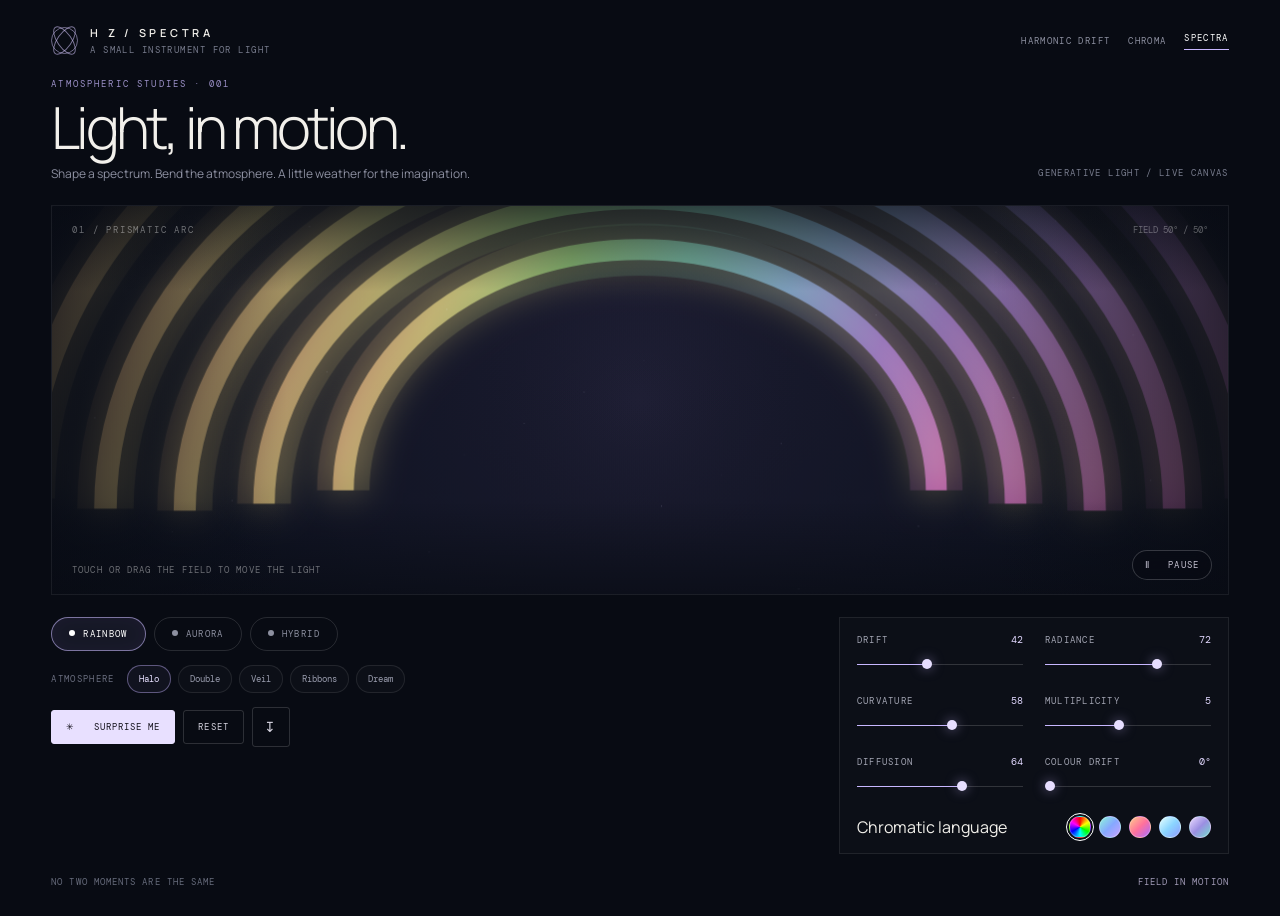
==== public/spectra.html @ f0d3d859 "Add interactive Spectra light instrument" ====
<!doctype html>
<html lang="en">
<head>
<meta charset="utf-8">
<meta name="viewport" content="width=device-width,initial-scale=1,viewport-fit=cover">
<meta name="theme-color" content="#080b13">
<meta name="description" content="An interactive light instrument for shaping spectral rainbows and drifting auroras.">
<title>SPECTRA — A light instrument</title>
<style>
@import url('https://fonts.googleapis.com/css2?family=DM+Mono:wght@400;500&family=Manrope:wght@300;400;500;600;700&display=swap');
:root{color-scheme:dark;--ink:#f2f0eb;--muted:#777b8c;--line:#ffffff20;--panel:#ffffff08;--mono:'DM Mono',monospace;--sans:'Manrope',sans-serif}
*{box-sizing:border-box}html,body{margin:0;min-height:100%;background:#080b13;color:var(--ink);font-family:var(--sans)}body{overflow-x:hidden}button,input{font:inherit}button{color:inherit;cursor:pointer}button:focus-visible,input:focus-visible{outline:1px solid #d9d6ff;outline-offset:4px}
.shell{width:min(1440px,100%);min-height:100svh;margin:auto;padding:25px clamp(18px,4vw,58px) 28px;display:flex;flex-direction:column;gap:20px}
header{display:flex;justify-content:space-between;align-items:center;gap:16px}.brand{display:flex;align-items:center;gap:12px;text-decoration:none;color:inherit}.sigil{width:27px;height:27px;border:1px solid #d7c9ff80;border-radius:50%;position:relative}.sigil:before,.sigil:after{content:"";position:absolute;border:1px solid #d7c9ff90;border-radius:50%;inset:5px -4px;transform:rotate(55deg)}.sigil:after{transform:rotate(-55deg)}.brand-name{font-size:11px;letter-spacing:.34em;font-weight:600}.brand-sub{font:9px var(--mono);color:#777b8c;letter-spacing:.16em;margin-top:4px}.nav{display:flex;align-items:center;gap:18px}.nav a{font:9px var(--mono);letter-spacing:.15em;text-decoration:none;color:#8d90a0}.nav a:hover,.nav a.active{color:#fff}.nav a.active:after{content:"";display:block;height:1px;background:#c7b7ff;margin-top:5px}
.intro{display:flex;align-items:end;justify-content:space-between;gap:24px}.eyebrow{font:9px var(--mono);letter-spacing:.24em;color:#9c91c8;text-transform:uppercase}.intro h1{font-size:clamp(31px,5vw,58px);line-height:.98;letter-spacing:-.065em;font-weight:300;margin:9px 0 8px}.intro p{font-size:12px;line-height:1.6;color:#8c8fa0;margin:0;max-width:490px}.edition{font:9px var(--mono);letter-spacing:.15em;color:#777b8c;white-space:nowrap;padding-bottom:4px}
.stage{position:relative;flex:1;min-height:390px;height:min(58vh,650px);border:1px solid #ffffff12;background:radial-gradient(ellipse at 50% 48%,#151827 0,#0b0e18 55%,#080b13 100%);overflow:hidden;isolation:isolate;touch-action:pan-y}.stage:before{content:"";position:absolute;inset:0;z-index:1;pointer-events:none;background:linear-gradient(90deg,#080b13aa,transparent 20%,transparent 80%,#080b13aa),linear-gradient(0deg,#080b13aa,transparent 24%,transparent 78%,#080b13aa)}canvas{position:absolute;inset:0;width:100%;height:100%;display:block}.stage-label{position:absolute;z-index:2;left:20px;top:18px;font:9px var(--mono);letter-spacing:.2em;color:#ffffff65}.stage-coord{position:absolute;z-index:2;right:20px;top:18px;font:9px var(--mono);color:#ffffff55}.stage-hint{position:absolute;z-index:2;bottom:18px;left:20px;font:9px var(--mono);letter-spacing:.12em;color:#ffffff65}.pause{position:absolute;z-index:3;right:16px;bottom:14px;border:1px solid #ffffff30;background:#080b1370;border-radius:99px;padding:8px 12px;font:9px var(--mono);letter-spacing:.12em;color:#c4c2d1;backdrop-filter:blur(8px)}
.console{display:grid;grid-template-columns:minmax(0,1fr) minmax(280px,390px);gap:22px;align-items:start}.left-controls{display:flex;flex-direction:column;gap:14px}.mode-row{display:flex;align-items:center;gap:8px}.mode{border:1px solid #ffffff20;background:transparent;color:#8d90a0;border-radius:99px;padding:10px 17px;font:9px var(--mono);letter-spacing:.15em;transition:.2s}.mode[aria-pressed=true]{color:#fff;border-color:#cbbcff90;background:#b8a5ff15;box-shadow:inset 0 0 18px #b8a5ff0b}.mode .dot{display:inline-block;width:6px;height:6px;border-radius:50%;margin-right:8px;vertical-align:1px;background:currentColor}
.preset-row{display:flex;align-items:center;gap:7px;flex-wrap:wrap}.preset-label{font:9px var(--mono);letter-spacing:.15em;color:#696d7e;margin-right:5px}.preset{border:1px solid #ffffff17;background:#ffffff05;border-radius:99px;padding:7px 11px;font:9px var(--mono);color:#999cad;transition:.2s}.preset:hover,.preset.active{border-color:#b9a9ef75;color:#e7e0ff;background:#b8a5ff0d}
.actions{display:flex;gap:8px;align-items:center}.action{border:1px solid #ffffff26;background:transparent;padding:10px 14px;border-radius:3px;font:9px var(--mono);letter-spacing:.12em;color:#d5d3df}.action.primary{background:#e8e0ff;color:#14121c;border-color:#e8e0ff}.action:hover{border-color:#e5dcff}.action.primary:hover{background:#fff}.action.icon{width:38px;padding:10px 0;text-align:center;font-size:14px}
.knobs{display:grid;grid-template-columns:1fr 1fr;gap:16px 22px;padding:15px 17px;border:1px solid #ffffff15;background:#ffffff04}.knob{min-width:0}.knob-head{display:flex;justify-content:space-between;gap:8px;align-items:center;margin-bottom:9px}.knob label{font:9px var(--mono);letter-spacing:.14em;color:#a3a5b3;text-transform:uppercase}.value{font:10px var(--mono);color:#e2d8ff;font-variant-numeric:tabular-nums}.knob input{appearance:none;width:100%;height:18px;margin:0;background:transparent;cursor:pointer}.knob input::-webkit-slider-runnable-track{height:1px;background:linear-gradient(90deg,#c8b7ff var(--fill,50%),#ffffff28 var(--fill,50%))}.knob input::-webkit-slider-thumb{appearance:none;width:10px;height:10px;border-radius:50%;background:#e7deff;margin-top:-4.5px;box-shadow:0 0 12px #c8b7ff80}.knob input::-moz-range-track{height:1px;background:#ffffff28}.knob input::-moz-range-progress{height:1px;background:#c8b7ff}.knob input::-moz-range-thumb{width:10px;height:10px;border:0;border-radius:50%;background:#e7deff;box-shadow:0 0 12px #c8b7ff80}
.palette{display:flex;align-items:center;gap:8px}.swatch{width:22px;height:22px;border:1px solid #ffffff40;border-radius:50%;padding:0;position:relative}.swatch[aria-pressed=true]:after{content:"";position:absolute;inset:-4px;border:1px solid #fff;border-radius:50%}.swatch[data-palette=prism]{background:conic-gradient(red,yellow,lime,cyan,blue,magenta,red)}.swatch[data-palette=polar]{background:linear-gradient(135deg,#8cf4db,#86a8ff,#c6a3ff)}.swatch[data-palette=ember]{background:linear-gradient(135deg,#ffca8a,#ff719c,#a96bff)}.swatch[data-palette=glacier]{background:linear-gradient(135deg,#e4ffff,#8bd5ff,#8e9cff)}.swatch[data-palette=ghost]{background:linear-gradient(135deg,#e9d9ff,#9b8fe2,#77d9cf)}
.side-note{display:flex;justify-content:space-between;gap:12px;align-items:center;font:9px var(--mono);letter-spacing:.12em;color:#666b7b}.side-note span:last-child{color:#a09ab6}
@media(min-width:1000px){.shell{gap:22px}.stage{height:min(58vh,680px)}}@media(max-width:760px){.shell{padding:18px 15px 22px;gap:16px}.intro{align-items:start}.intro h1{font-size:39px}.edition{display:none}.stage{min-height:340px;height:48vh}.console{grid-template-columns:1fr;gap:17px}.knobs{order:1}.left-controls{order:2}.side-note{order:3}}@media(max-width:430px){.nav{gap:11px}.nav a{font-size:8px}.brand-name{font-size:10px}.intro p{font-size:11px}.stage{min-height:310px;height:43vh}.knobs{gap:13px 14px;padding:13px}.mode{padding:9px 12px}.preset{padding:7px 9px}.actions .action{padding:10px 11px}.actions .icon{width:36px;padding:10px 0}}
@media(prefers-reduced-motion:reduce){*,*:before,*:after{scroll-behavior:auto!important;transition:none!important}}
</style>
</head>
<body>
<main class="shell">
<header>
<a class="brand" href="./index.html"><span class="sigil" aria-hidden="true"></span><span><div class="brand-name">H Z / SPECTRA</div><div class="brand-sub">A SMALL INSTRUMENT FOR LIGHT</div></span></a>
<nav class="nav"><a href="./index.html">HARMONIC DRIFT</a><a href="./vision-audio.html">CHROMA</a><a class="active" href="./spectra.html">SPECTRA</a></nav>
</header>
<section class="intro"><div><div class="eyebrow">Atmospheric studies · 001</div><h1>Light, in motion.</h1><p>Shape a spectrum. Bend the atmosphere. A little weather for the imagination.</p></div><div class="edition">GENERATIVE LIGHT / LIVE CANVAS</div></section>
<section class="stage" id="stage" aria-label="Interactive generative light canvas"><canvas id="art"></canvas><div class="stage-label" id="scene-label">01 / PRISMATIC ARC</div><div class="stage-coord" id="coord">FIELD 50° / 50°</div><div class="stage-hint">TOUCH OR DRAG THE FIELD TO MOVE THE LIGHT</div><button class="pause" id="pause" aria-pressed="false">Ⅱ &nbsp; PAUSE</button></section>
<section class="console">
<div class="left-controls">
<div class="mode-row"><button class="mode" data-mode="rainbow" aria-pressed="true"><i class="dot"></i>RAINBOW</button><button class="mode" data-mode="aurora" aria-pressed="false"><i class="dot"></i>AURORA</button><button class="mode" data-mode="hybrid" aria-pressed="false"><i class="dot"></i>HYBRID</button></div>
<div class="preset-row"><span class="preset-label">ATMOSPHERE</span><button class="preset active" data-preset="halo">Halo</button><button class="preset" data-preset="double">Double</button><button class="preset" data-preset="veil">Veil</button><button class="preset" data-preset="ribbons">Ribbons</button><button class="preset" data-preset="dream">Dream</button></div>
<div class="actions"><button class="action primary" id="random">✳ &nbsp; SURPRISE ME</button><button class="action" id="reset">RESET</button><button class="action icon" id="export" title="Save artwork as PNG" aria-label="Save artwork as PNG">↧</button></div>
</div>
<div class="knobs">
<div class="knob"><div class="knob-head"><label for="flow">Drift</label><output class="value" id="flow-val">42</output></div><input id="flow" type="range" min="0" max="100" value="42"></div>
<div class="knob"><div class="knob-head"><label for="intensity">Radiance</label><output class="value" id="intensity-val">72</output></div><input id="intensity" type="range" min="10" max="100" value="72"></div>
<div class="knob"><div class="knob-head"><label for="shape">Curvature</label><output class="value" id="shape-val">58</output></div><input id="shape" type="range" min="0" max="100" value="58"></div>
<div class="knob"><div class="knob-head"><label for="layers">Multiplicity</label><output class="value" id="layers-val">5</output></div><input id="layers" type="range" min="1" max="10" value="5"></div>
<div class="knob"><div class="knob-head"><label for="softness">Diffusion</label><output class="value" id="softness-val">64</output></div><input id="softness" type="range" min="0" max="100" value="64"></div>
<div class="knob"><div class="knob-head"><label for="hue">Colour drift</label><output class="value" id="hue-val">0°</output></div><input id="hue" type="range" min="0" max="360" value="0"></div>
<div class="knob-head" style="grid-column:1/-1;margin:0"><label>Chromatic language</label><div class="palette" id="palette"><button class="swatch" data-palette="prism" aria-label="Prism palette" aria-pressed="true"></button><button class="swatch" data-palette="polar" aria-label="Polar palette" aria-pressed="false"></button><button class="swatch" data-palette="ember" aria-label="Ember palette" aria-pressed="false"></button><button class="swatch" data-palette="glacier" aria-label="Glacier palette" aria-pressed="false"></button><button class="swatch" data-palette="ghost" aria-label="Ghost palette" aria-pressed="false"></button></div></div>
</div>
</section>
<div class="side-note"><span>NO TWO MOMENTS ARE THE SAME</span><span id="status">FIELD IN MOTION</span></div>
</main>
<script>
(()=>{
const $=id=>document.getElementById(id),canvas=$('art'),ctx=canvas.getContext('2d',{alpha:false}),stage=$('stage');
const defaults={mode:'rainbow',preset:'halo',flow:42,intensity:72,shape:58,layers:5,softness:64,hue:0,palette:'prism',x:.5,y:.5};
const s={...defaults,paused:false,elapsed:0,last:0,w:0,h:0,dpr:1};
const palettes={prism:[0,48,105,160,210,265,315],polar:[155,178,205,225,250,275],ember:[15,340,8,285,320],glacier:[175,190,205,220,245,265],ghost:[275,255,190,160,215]};
const presets={halo:{mode:'rainbow',shape:58,layers:5,softness:64,intensity:72},double:{mode:'rainbow',shape:80,layers:8,softness:45,intensity:78},veil:{mode:'aurora',shape:42,layers:6,softness:85,intensity:66},ribbons:{mode:'aurora',shape:72,layers:9,softness:35,intensity:90},dream:{mode:'hybrid',shape:90,layers:7,softness:78,intensity:83}};
const clamp=(v,a,b)=>Math.max(a,Math.min(b,v));
const ease=t=>t*t*(3-2*t);
function resize(){const r=stage.getBoundingClientRect();s.dpr=Math.min(devicePixelRatio||1,1.7);s.w=r.width;s.h=r.height;canvas.width=Math.round(r.width*s.dpr);canvas.height=Math.round(r.height*s.dpr);ctx.setTransform(s.dpr,0,0,s.dpr,0,0)}
new ResizeObserver(resize).observe(stage);resize();
function cssHue(h){return 'hsl('+((h%360)+360)%360+' 100% 70%)'}
function gradientStops(){const hues=palettes[s.palette];return hues.map((h,i)=>({p:i/(hues.length-1),h:(h+s.hue)%360}))}
function paintRainbow(t,alpha=1,scale=1){
 const w=s.w,h=s.h,cx=s.x*w,cy=s.y*h,base=Math.min(w*.73,h*1.42)*scale,curve=s.shape/100;
 const count=s.layers,drift=t*(.12+s.flow/1900),stops=gradientStops();
 ctx.save();ctx.globalCompositeOperation='screen';
 for(let k=count-1;k>=0;k--){
  const r=base*(.43+k*.115),offset=Math.sin(drift+k*.57)*(.025+s.shape/2200)*base;
  const y=cy+base*.15+offset,rx=r*(1.05+curve*.34),ry=r*(.68+curve*.58);
  const grad=ctx.createLinearGradient(cx-rx,y-ry,cx+rx,y);
  stops.forEach(c=>grad.addColorStop(c.p,cssHue(c.h)));
  const opacity=alpha*(.10+s.intensity/145)*(1-k/count*.55),width=(5+s.softness*.25)*(1+k*.025);
  ctx.beginPath();ctx.ellipse(cx,y,rx,ry,0,Math.PI,Math.PI*2);ctx.strokeStyle=grad;ctx.globalAlpha=opacity;ctx.lineWidth=width;ctx.shadowColor=cssHue((stops[1]?.h||180)+s.hue);ctx.shadowBlur=12+s.softness*.48;ctx.stroke();ctx.shadowBlur=0;
  ctx.globalAlpha=opacity*.22;ctx.lineWidth=width*2.5;ctx.stroke();
 }
 // Floating refracted haze
 const haze=ctx.createRadialGradient(cx,cy-base*.25,0,cx,cy-base*.25,base*1.05);haze.addColorStop(0,'rgba(175,145,255,'+(.018+s.intensity/5000)+')');haze.addColorStop(1,'transparent');ctx.globalAlpha=alpha;ctx.fillStyle=haze;ctx.fillRect(0,0,w,h);
 ctx.restore();
}
function paintAurora(t,alpha=1){
 const w=s.w,h=s.h,count=s.layers,flow=.15+s.flow/95,amp=(.055+s.shape/1000)*h,soft=5+s.softness*.45,stops=gradientStops();
 ctx.save();ctx.globalCompositeOperation='screen';
 for(let band=0;band<count;band++){
  const baseY=h*(.27+band*.055),phase=band*1.13+t*flow*(.38+band*.025),span=w*(.58+((band%3)*.12)),start=(w-span)/2;
  const grad=ctx.createLinearGradient(0,baseY-amp*2,0,baseY+amp*2);
  stops.forEach(c=>grad.addColorStop(c.p,cssHue(c.h)));
  ctx.beginPath();
  const steps=72;
  for(let i=0;i<=steps;i++){const x=start+span*i/steps,n=i/steps;const wave=Math.sin(n*5.5+phase)*amp+Math.sin(n*11-phase*.7+band)*amp*.28;const y=baseY+wave+Math.sin(n*2.5+phase*.4)*amp*.45;if(i===0)ctx.moveTo(x,y);else ctx.lineTo(x,y)}
  for(let i=steps;i>=0;i--){const x=start+span*i/steps,n=i/steps;const wave=Math.sin(n*5.5+phase)*amp+Math.sin(n*11-phase*.7+band)*amp*.28;const y=baseY+wave+Math.sin(n*2.5+phase*.4)*amp*.45+amp*(.22+s.softness/150);ctx.lineTo(x,y)}
  ctx.closePath();ctx.fillStyle=grad;ctx.globalAlpha=alpha*(.075+s.intensity/430);ctx.shadowColor=cssHue(stops[(band+2)%stops.length].h);ctx.shadowBlur=soft*2;ctx.fill();ctx.shadowBlur=0;
  ctx.beginPath();for(let i=0;i<=steps;i++){const x=start+span*i/steps,n=i/steps;const wave=Math.sin(n*5.5+phase)*amp+Math.sin(n*11-phase*.7+band)*amp*.28;const y=baseY+wave+Math.sin(n*2.5+phase*.4)*amp*.45;if(i===0)ctx.moveTo(x,y);else ctx.lineTo(x,y)}
  ctx.strokeStyle=grad;ctx.globalAlpha=alpha*(.15+s.intensity/180);ctx.lineWidth=1.5+soft*.11;ctx.stroke();
 }
 // fine vertical filaments
 const filaments=24+Math.round(s.layers*5);
 for(let i=0;i<filaments;i++){const x=(i/filaments*w+Math.sin(t*.13+i*4)*w*.035);const phase=t*flow*.6+i*.83;const top=h*(.2+((Math.sin(i*9.2)+1)*.11));const length=h*(.12+((Math.sin(i*2.7+phase)+1)*.22));ctx.beginPath();ctx.moveTo(x,top);ctx.bezierCurveTo(x+Math.sin(phase)*20,top+length*.4,x+Math.cos(phase*1.3)*30,top+length*.7,x+Math.sin(phase*.7)*16,top+length);ctx.strokeStyle=cssHue(stops[i%stops.length].h);ctx.globalAlpha=alpha*(.025+s.intensity/850);ctx.lineWidth=.7+s.softness/85;ctx.shadowColor=ctx.strokeStyle;ctx.shadowBlur=soft;ctx.stroke()}
 ctx.restore();
}
function paint(t){
 const w=s.w,h=s.h;if(!w||!h)return;
 ctx.globalCompositeOperation='source-over';ctx.globalAlpha=1;ctx.fillStyle='#090c16';ctx.fillRect(0,0,w,h);
 const bg=ctx.createRadialGradient(w*s.x,h*s.y,0,w*s.x,h*s.y,Math.max(w,h)*.85);bg.addColorStop(0,'#17182a');bg.addColorStop(.55,'#0d1220');bg.addColorStop(1,'#090c16');ctx.fillStyle=bg;ctx.fillRect(0,0,w,h);
 // restrained star dust
 for(let i=0;i<38;i++){const x=(i*137.51%w),y=(i*83.17%h),a=.13+.12*Math.sin(t*.4+i);ctx.fillStyle='rgba(220,220,255,'+a+')';ctx.fillRect(x,y,1,1)}
 if(s.mode==='rainbow'||s.mode==='hybrid')paintRainbow(t,s.mode==='hybrid'?.82:1,s.mode==='hybrid'?.88:1);
 if(s.mode==='aurora'||s.mode==='hybrid')paintAurora(t,s.mode==='hybrid'?.95:1);
 // subtle centre of light
 const glow=ctx.createRadialGradient(w*s.x,h*s.y,0,w*s.x,h*s.y,Math.min(w,h)*.5);glow.addColorStop(0,'rgba(180,164,255,'+s.intensity/2400+')');glow.addColorStop(1,'transparent');ctx.fillStyle=glow;ctx.fillRect(0,0,w,h);
}
function frame(now){if(!s.last)s.last=now;const dt=Math.min((now-s.last)/1000,.05);s.last=now;if(!s.paused)s.elapsed+=dt*(.12+s.flow/45);paint(s.elapsed);requestAnimationFrame(frame)}
requestAnimationFrame(frame);
function sync(){['flow','intensity','shape','layers','softness','hue'].forEach(k=>{const el=$(k),out=$(k+'-val');out.textContent=k==='hue'?el.value+'°':el.value;el.style.setProperty('--fill',((+el.value-(+el.min))/(+el.max-(+el.min))*100)+'%');s[k]=+el.value});$('coord').textContent='FIELD '+Math.round(s.x*100)+'° / '+Math.round(s.y*100)+'°';$('scene-label').textContent=(s.mode==='rainbow'?'01 / PRISMATIC ARC':s.mode==='aurora'?'02 / POLAR VEIL':'03 / INTERFERENCE FIELD');$('status').textContent=s.paused?'STILL FRAME':'FIELD IN MOTION'}
['flow','intensity','shape','layers','softness','hue'].forEach(k=>$(k).addEventListener('input',sync));
document.querySelectorAll('[data-mode]').forEach(b=>b.addEventListener('click',()=>{s.mode=b.dataset.mode;document.querySelectorAll('[data-mode]').forEach(x=>x.setAttribute('aria-pressed',x===b?'true':'false'));sync()}));
document.querySelectorAll('[data-preset]').forEach(b=>b.addEventListener('click',()=>{const p=presets[b.dataset.preset];Object.entries(p).forEach(([k,v])=>{s[k]=v;if($(k))$(k).value=v});document.querySelectorAll('[data-preset]').forEach(x=>x.classList.toggle('active',x===b));document.querySelectorAll('[data-mode]').forEach(x=>x.setAttribute('aria-pressed',x.dataset.mode===s.mode?'true':'false'));sync()}));
document.querySelectorAll('[data-palette]').forEach(b=>b.addEventListener('click',()=>{s.palette=b.dataset.palette;document.querySelectorAll('[data-palette]').forEach(x=>x.setAttribute('aria-pressed',x===b?'true':'false'))}));
function point(e){const r=stage.getBoundingClientRect();s.x=clamp((e.clientX-r.left)/r.width,.08,.92);s.y=clamp((e.clientY-r.top)/r.height,.12,.88);sync()}
let dragging=false;stage.addEventListener('pointerdown',e=>{if(e.target.closest('button'))return;dragging=true;stage.setPointerCapture(e.pointerId);point(e)});stage.addEventListener('pointermove',e=>{if(dragging)point(e)});stage.addEventListener('pointerup',()=>dragging=false);stage.addEventListener('pointercancel',()=>dragging=false);
$('pause').addEventListener('click',()=>{s.paused=!s.paused;$('pause').setAttribute('aria-pressed',String(s.paused));$('pause').innerHTML=s.paused?'▶ &nbsp; RESUME':'Ⅱ &nbsp; PAUSE';sync()});
$('random').addEventListener('click',()=>{const modes=['rainbow','aurora','hybrid'],pres=Object.keys(presets),p=pres[Math.floor(Math.random()*pres.length)];Object.assign(s,presets[p]);s.mode=modes[Math.floor(Math.random()*modes.length)];s.palette=Object.keys(palettes)[Math.floor(Math.random()*5)];['flow','intensity','shape','layers','softness','hue'].forEach(k=>{const el=$(k);s[k]=Math.round(+el.min+Math.random()*(+el.max-(+el.min)));el.value=s[k]});s.x=.2+Math.random()*.6;s.y=.2+Math.random()*.55;document.querySelectorAll('[data-mode]').forEach(x=>x.setAttribute('aria-pressed',x.dataset.mode===s.mode?'true':'false'));document.querySelectorAll('[data-palette]').forEach(x=>x.setAttribute('aria-pressed',x.dataset.palette===s.palette?'true':'false'));document.querySelectorAll('[data-preset]').forEach(x=>x.classList.toggle('active',x.dataset.preset===p));sync()});
$('reset').addEventListener('click',()=>{Object.assign(s,defaults);['flow','intensity','shape','layers','softness','hue'].forEach(k=>$(k).value=s[k]);document.querySelectorAll('[data-mode]').forEach(x=>x.setAttribute('aria-pressed',x.dataset.mode===s.mode?'true':'false'));document.querySelectorAll('[data-palette]').forEach(x=>x.setAttribute('aria-pressed',x.dataset.palette===s.palette?'true':'false'));document.querySelectorAll('[data-preset]').forEach(x=>x.classList.toggle('active',x.dataset.preset==='halo'));sync()});
$('export').addEventListener('click',()=>{const link=document.createElement('a');link.download='spectra-light-study.png';link.href=canvas.toDataURL('image/png');link.click()});
sync();
})();
</script>
</body>
</html>
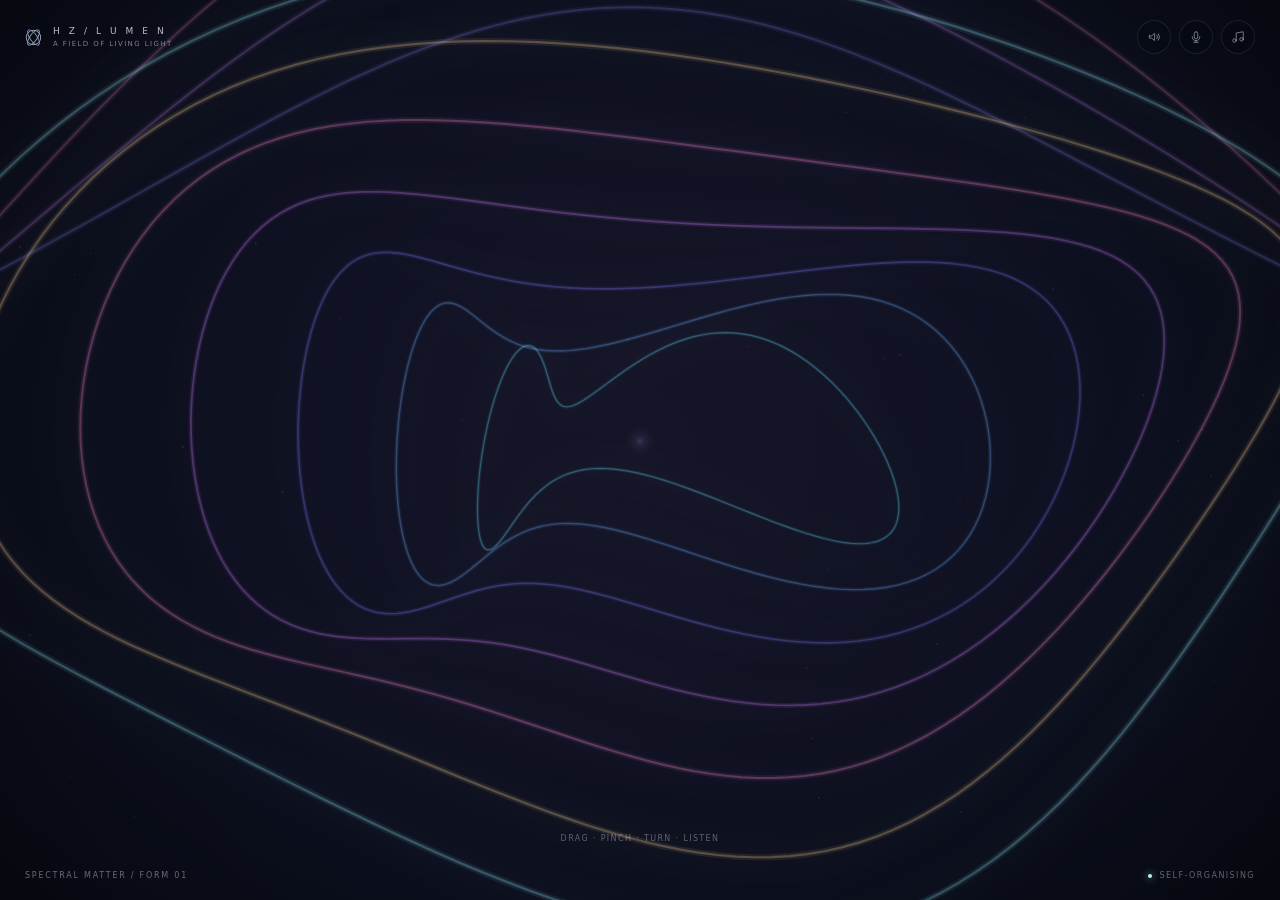
==== commit 4830c241: "Reimagine Spectra as a gesture-driven audiovisual field" ====
--- a/public/spectra.html
+++ b/public/spectra.html
@@ -1,131 +1,99 @@
 <!doctype html>
 <html lang="en">
 <head>
-<meta charset="utf-8">
-<meta name="viewport" content="width=device-width,initial-scale=1,viewport-fit=cover">
-<meta name="theme-color" content="#080b13">
-<meta name="description" content="An interactive light instrument for shaping spectral rainbows and drifting auroras.">
-<title>SPECTRA — A light instrument</title>
+<meta charset="utf-8"><meta name="viewport" content="width=device-width,initial-scale=1,maximum-scale=1,user-scalable=no,viewport-fit=cover">
+<meta name="theme-color" content="#070810"><meta name="description" content="A gesture-shaped audiovisual field of spectral light.">
+<title>hz / lumen</title>
 <style>
-@import url('https://fonts.googleapis.com/css2?family=DM+Mono:wght@400;500&family=Manrope:wght@300;400;500;600;700&display=swap');
-:root{color-scheme:dark;--ink:#f2f0eb;--muted:#777b8c;--line:#ffffff20;--panel:#ffffff08;--mono:'DM Mono',monospace;--sans:'Manrope',sans-serif}
-*{box-sizing:border-box}html,body{margin:0;min-height:100%;background:#080b13;color:var(--ink);font-family:var(--sans)}body{overflow-x:hidden}button,input{font:inherit}button{color:inherit;cursor:pointer}button:focus-visible,input:focus-visible{outline:1px solid #d9d6ff;outline-offset:4px}
-.shell{width:min(1440px,100%);min-height:100svh;margin:auto;padding:25px clamp(18px,4vw,58px) 28px;display:flex;flex-direction:column;gap:20px}
-header{display:flex;justify-content:space-between;align-items:center;gap:16px}.brand{display:flex;align-items:center;gap:12px;text-decoration:none;color:inherit}.sigil{width:27px;height:27px;border:1px solid #d7c9ff80;border-radius:50%;position:relative}.sigil:before,.sigil:after{content:"";position:absolute;border:1px solid #d7c9ff90;border-radius:50%;inset:5px -4px;transform:rotate(55deg)}.sigil:after{transform:rotate(-55deg)}.brand-name{font-size:11px;letter-spacing:.34em;font-weight:600}.brand-sub{font:9px var(--mono);color:#777b8c;letter-spacing:.16em;margin-top:4px}.nav{display:flex;align-items:center;gap:18px}.nav a{font:9px var(--mono);letter-spacing:.15em;text-decoration:none;color:#8d90a0}.nav a:hover,.nav a.active{color:#fff}.nav a.active:after{content:"";display:block;height:1px;background:#c7b7ff;margin-top:5px}
-.intro{display:flex;align-items:end;justify-content:space-between;gap:24px}.eyebrow{font:9px var(--mono);letter-spacing:.24em;color:#9c91c8;text-transform:uppercase}.intro h1{font-size:clamp(31px,5vw,58px);line-height:.98;letter-spacing:-.065em;font-weight:300;margin:9px 0 8px}.intro p{font-size:12px;line-height:1.6;color:#8c8fa0;margin:0;max-width:490px}.edition{font:9px var(--mono);letter-spacing:.15em;color:#777b8c;white-space:nowrap;padding-bottom:4px}
-.stage{position:relative;flex:1;min-height:390px;height:min(58vh,650px);border:1px solid #ffffff12;background:radial-gradient(ellipse at 50% 48%,#151827 0,#0b0e18 55%,#080b13 100%);overflow:hidden;isolation:isolate;touch-action:pan-y}.stage:before{content:"";position:absolute;inset:0;z-index:1;pointer-events:none;background:linear-gradient(90deg,#080b13aa,transparent 20%,transparent 80%,#080b13aa),linear-gradient(0deg,#080b13aa,transparent 24%,transparent 78%,#080b13aa)}canvas{position:absolute;inset:0;width:100%;height:100%;display:block}.stage-label{position:absolute;z-index:2;left:20px;top:18px;font:9px var(--mono);letter-spacing:.2em;color:#ffffff65}.stage-coord{position:absolute;z-index:2;right:20px;top:18px;font:9px var(--mono);color:#ffffff55}.stage-hint{position:absolute;z-index:2;bottom:18px;left:20px;font:9px var(--mono);letter-spacing:.12em;color:#ffffff65}.pause{position:absolute;z-index:3;right:16px;bottom:14px;border:1px solid #ffffff30;background:#080b1370;border-radius:99px;padding:8px 12px;font:9px var(--mono);letter-spacing:.12em;color:#c4c2d1;backdrop-filter:blur(8px)}
-.console{display:grid;grid-template-columns:minmax(0,1fr) minmax(280px,390px);gap:22px;align-items:start}.left-controls{display:flex;flex-direction:column;gap:14px}.mode-row{display:flex;align-items:center;gap:8px}.mode{border:1px solid #ffffff20;background:transparent;color:#8d90a0;border-radius:99px;padding:10px 17px;font:9px var(--mono);letter-spacing:.15em;transition:.2s}.mode[aria-pressed=true]{color:#fff;border-color:#cbbcff90;background:#b8a5ff15;box-shadow:inset 0 0 18px #b8a5ff0b}.mode .dot{display:inline-block;width:6px;height:6px;border-radius:50%;margin-right:8px;vertical-align:1px;background:currentColor}
-.preset-row{display:flex;align-items:center;gap:7px;flex-wrap:wrap}.preset-label{font:9px var(--mono);letter-spacing:.15em;color:#696d7e;margin-right:5px}.preset{border:1px solid #ffffff17;background:#ffffff05;border-radius:99px;padding:7px 11px;font:9px var(--mono);color:#999cad;transition:.2s}.preset:hover,.preset.active{border-color:#b9a9ef75;color:#e7e0ff;background:#b8a5ff0d}
-.actions{display:flex;gap:8px;align-items:center}.action{border:1px solid #ffffff26;background:transparent;padding:10px 14px;border-radius:3px;font:9px var(--mono);letter-spacing:.12em;color:#d5d3df}.action.primary{background:#e8e0ff;color:#14121c;border-color:#e8e0ff}.action:hover{border-color:#e5dcff}.action.primary:hover{background:#fff}.action.icon{width:38px;padding:10px 0;text-align:center;font-size:14px}
-.knobs{display:grid;grid-template-columns:1fr 1fr;gap:16px 22px;padding:15px 17px;border:1px solid #ffffff15;background:#ffffff04}.knob{min-width:0}.knob-head{display:flex;justify-content:space-between;gap:8px;align-items:center;margin-bottom:9px}.knob label{font:9px var(--mono);letter-spacing:.14em;color:#a3a5b3;text-transform:uppercase}.value{font:10px var(--mono);color:#e2d8ff;font-variant-numeric:tabular-nums}.knob input{appearance:none;width:100%;height:18px;margin:0;background:transparent;cursor:pointer}.knob input::-webkit-slider-runnable-track{height:1px;background:linear-gradient(90deg,#c8b7ff var(--fill,50%),#ffffff28 var(--fill,50%))}.knob input::-webkit-slider-thumb{appearance:none;width:10px;height:10px;border-radius:50%;background:#e7deff;margin-top:-4.5px;box-shadow:0 0 12px #c8b7ff80}.knob input::-moz-range-track{height:1px;background:#ffffff28}.knob input::-moz-range-progress{height:1px;background:#c8b7ff}.knob input::-moz-range-thumb{width:10px;height:10px;border:0;border-radius:50%;background:#e7deff;box-shadow:0 0 12px #c8b7ff80}
-.palette{display:flex;align-items:center;gap:8px}.swatch{width:22px;height:22px;border:1px solid #ffffff40;border-radius:50%;padding:0;position:relative}.swatch[aria-pressed=true]:after{content:"";position:absolute;inset:-4px;border:1px solid #fff;border-radius:50%}.swatch[data-palette=prism]{background:conic-gradient(red,yellow,lime,cyan,blue,magenta,red)}.swatch[data-palette=polar]{background:linear-gradient(135deg,#8cf4db,#86a8ff,#c6a3ff)}.swatch[data-palette=ember]{background:linear-gradient(135deg,#ffca8a,#ff719c,#a96bff)}.swatch[data-palette=glacier]{background:linear-gradient(135deg,#e4ffff,#8bd5ff,#8e9cff)}.swatch[data-palette=ghost]{background:linear-gradient(135deg,#e9d9ff,#9b8fe2,#77d9cf)}
-.side-note{display:flex;justify-content:space-between;gap:12px;align-items:center;font:9px var(--mono);letter-spacing:.12em;color:#666b7b}.side-note span:last-child{color:#a09ab6}
-@media(min-width:1000px){.shell{gap:22px}.stage{height:min(58vh,680px)}}@media(max-width:760px){.shell{padding:18px 15px 22px;gap:16px}.intro{align-items:start}.intro h1{font-size:39px}.edition{display:none}.stage{min-height:340px;height:48vh}.console{grid-template-columns:1fr;gap:17px}.knobs{order:1}.left-controls{order:2}.side-note{order:3}}@media(max-width:430px){.nav{gap:11px}.nav a{font-size:8px}.brand-name{font-size:10px}.intro p{font-size:11px}.stage{min-height:310px;height:43vh}.knobs{gap:13px 14px;padding:13px}.mode{padding:9px 12px}.preset{padding:7px 9px}.actions .action{padding:10px 11px}.actions .icon{width:36px;padding:10px 0}}
-@media(prefers-reduced-motion:reduce){*,*:before,*:after{scroll-behavior:auto!important;transition:none!important}}
+:root{color-scheme:dark;font-family:Inter,ui-sans-serif,system-ui,-apple-system,BlinkMacSystemFont,"Segoe UI",sans-serif}
+*{box-sizing:border-box}html,body{margin:0;width:100%;height:100%;overflow:hidden;background:#070810;color:#f1edff}body{overscroll-behavior:none}
+#field{position:fixed;inset:0;width:100%;height:100%;display:block;touch-action:none}
+.vignette{position:fixed;inset:0;pointer-events:none;background:radial-gradient(ellipse at 50% 47%,transparent 30%,#07081020 72%,#070810a8 130%);mix-blend-mode:multiply}
+header{position:fixed;z-index:4;top:0;left:0;right:0;padding:calc(env(safe-area-inset-top) + 20px) 25px 0;display:flex;align-items:center;justify-content:space-between;pointer-events:none}
+.brand{display:flex;align-items:center;gap:11px;opacity:.78}.glyph{width:17px;height:17px;border:1px solid #e9ddff;border-radius:50%;position:relative;transform:scale(.9)}.glyph:before,.glyph:after{content:"";position:absolute;inset:3px -3px;border:1px solid #c3b4ff;border-radius:50%;transform:rotate(55deg)}.glyph:after{transform:rotate(-55deg);border-color:#9fe9e0}.wordmark{font-size:9px;letter-spacing:.34em;font-weight:500}.submark{font-size:7px;letter-spacing:.2em;color:#a5a0bb;margin-top:4px}
+.tools{display:flex;gap:8px;pointer-events:auto}.tool{width:34px;height:34px;border:1px solid #ffffff20;border-radius:50%;background:#08091438;backdrop-filter:blur(12px);display:grid;place-items:center;color:#e6e0f7;opacity:.7;transition:opacity .2s,border-color .2s}.tool:hover,.tool[aria-pressed=true]{opacity:1;border-color:#d4c4ff88}.tool svg{width:14px;height:14px;fill:none;stroke:currentColor;stroke-width:1.2;stroke-linecap:round;stroke-linejoin:round}
+footer{position:fixed;z-index:4;bottom:0;left:0;right:0;padding:0 25px calc(env(safe-area-inset-bottom) + 20px);display:flex;align-items:end;justify-content:space-between;pointer-events:none}.caption{font-size:8px;letter-spacing:.22em;color:#d9d3ee78;text-transform:uppercase}.state{display:flex;align-items:center;gap:8px;font-size:8px;letter-spacing:.18em;color:#d9d3ee70}.pulse{width:4px;height:4px;border-radius:50%;background:#b6f5e7;box-shadow:0 0 9px #a6ffe4}
+#hint{position:fixed;z-index:3;left:50%;bottom:calc(env(safe-area-inset-bottom) + 57px);transform:translateX(-50%);white-space:nowrap;font-size:8px;letter-spacing:.17em;color:#e7e0ff62;pointer-events:none;transition:opacity 2s}
+#file{display:none}
+@media(max-width:600px){header{padding-left:17px;padding-right:17px}footer{padding-left:17px;padding-right:17px}.caption{max-width:58%;line-height:1.7}#hint{font-size:7px;letter-spacing:.1em}}
 </style>
 </head>
 <body>
-<main class="shell">
-<header>
-<a class="brand" href="./index.html"><span class="sigil" aria-hidden="true"></span><span><div class="brand-name">H Z / SPECTRA</div><div class="brand-sub">A SMALL INSTRUMENT FOR LIGHT</div></span></a>
-<nav class="nav"><a href="./index.html">HARMONIC DRIFT</a><a href="./vision-audio.html">CHROMA</a><a class="active" href="./spectra.html">SPECTRA</a></nav>
-</header>
-<section class="intro"><div><div class="eyebrow">Atmospheric studies · 001</div><h1>Light, in motion.</h1><p>Shape a spectrum. Bend the atmosphere. A little weather for the imagination.</p></div><div class="edition">GENERATIVE LIGHT / LIVE CANVAS</div></section>
-<section class="stage" id="stage" aria-label="Interactive generative light canvas"><canvas id="art"></canvas><div class="stage-label" id="scene-label">01 / PRISMATIC ARC</div><div class="stage-coord" id="coord">FIELD 50° / 50°</div><div class="stage-hint">TOUCH OR DRAG THE FIELD TO MOVE THE LIGHT</div><button class="pause" id="pause" aria-pressed="false">Ⅱ &nbsp; PAUSE</button></section>
-<section class="console">
-<div class="left-controls">
-<div class="mode-row"><button class="mode" data-mode="rainbow" aria-pressed="true"><i class="dot"></i>RAINBOW</button><button class="mode" data-mode="aurora" aria-pressed="false"><i class="dot"></i>AURORA</button><button class="mode" data-mode="hybrid" aria-pressed="false"><i class="dot"></i>HYBRID</button></div>
-<div class="preset-row"><span class="preset-label">ATMOSPHERE</span><button class="preset active" data-preset="halo">Halo</button><button class="preset" data-preset="double">Double</button><button class="preset" data-preset="veil">Veil</button><button class="preset" data-preset="ribbons">Ribbons</button><button class="preset" data-preset="dream">Dream</button></div>
-<div class="actions"><button class="action primary" id="random">✳ &nbsp; SURPRISE ME</button><button class="action" id="reset">RESET</button><button class="action icon" id="export" title="Save artwork as PNG" aria-label="Save artwork as PNG">↧</button></div>
-</div>
-<div class="knobs">
-<div class="knob"><div class="knob-head"><label for="flow">Drift</label><output class="value" id="flow-val">42</output></div><input id="flow" type="range" min="0" max="100" value="42"></div>
-<div class="knob"><div class="knob-head"><label for="intensity">Radiance</label><output class="value" id="intensity-val">72</output></div><input id="intensity" type="range" min="10" max="100" value="72"></div>
-<div class="knob"><div class="knob-head"><label for="shape">Curvature</label><output class="value" id="shape-val">58</output></div><input id="shape" type="range" min="0" max="100" value="58"></div>
-<div class="knob"><div class="knob-head"><label for="layers">Multiplicity</label><output class="value" id="layers-val">5</output></div><input id="layers" type="range" min="1" max="10" value="5"></div>
-<div class="knob"><div class="knob-head"><label for="softness">Diffusion</label><output class="value" id="softness-val">64</output></div><input id="softness" type="range" min="0" max="100" value="64"></div>
-<div class="knob"><div class="knob-head"><label for="hue">Colour drift</label><output class="value" id="hue-val">0°</output></div><input id="hue" type="range" min="0" max="360" value="0"></div>
-<div class="knob-head" style="grid-column:1/-1;margin:0"><label>Chromatic language</label><div class="palette" id="palette"><button class="swatch" data-palette="prism" aria-label="Prism palette" aria-pressed="true"></button><button class="swatch" data-palette="polar" aria-label="Polar palette" aria-pressed="false"></button><button class="swatch" data-palette="ember" aria-label="Ember palette" aria-pressed="false"></button><button class="swatch" data-palette="glacier" aria-label="Glacier palette" aria-pressed="false"></button><button class="swatch" data-palette="ghost" aria-label="Ghost palette" aria-pressed="false"></button></div></div>
-</div>
-</section>
-<div class="side-note"><span>NO TWO MOMENTS ARE THE SAME</span><span id="status">FIELD IN MOTION</span></div>
-</main>
+<canvas id="field" aria-label="Interactive abstract light field. Drag to bend the light, pinch to change its scale, and swipe to transform its form."></canvas><div class="vignette"></div>
+<header><div class="brand"><span class="glyph"></span><div><div class="wordmark">H Z / L U M E N</div><div class="submark">A FIELD OF LIVING LIGHT</div></div></div>
+<div class="tools">
+<button class="tool" id="sound" aria-label="Toggle generative sound" aria-pressed="false" title="Generative sound"><svg viewBox="0 0 24 24"><path d="M4 10v4h4l5 4V6l-5 4H4Z"/><path d="M17 9a5 5 0 0 1 0 6M19.5 6.5a9 9 0 0 1 0 11"/></svg></button>
+<button class="tool" id="mic" aria-label="Use microphone audio" aria-pressed="false" title="Listen to your surroundings"><svg viewBox="0 0 24 24"><rect x="9" y="3" width="6" height="12" rx="3"/><path d="M5.5 11.5a6.5 6.5 0 0 0 13 0M12 18v3m-4 0h8"/></svg></button>
+<button class="tool" id="load" aria-label="Load music" title="Use a music file"><svg viewBox="0 0 24 24"><path d="M9 18V5l12-2v13"/><circle cx="6" cy="18" r="3"/><circle cx="18" cy="16" r="3"/></svg></button>
+</div></header>
+<div id="hint">DRAG · PINCH · TURN · LISTEN</div>
+<footer><div class="caption" id="mode">SPECTRAL MATTER / FORM 01</div><div class="state"><span class="pulse"></span><span id="status">SELF-ORGANISING</span></div></footer>
+<input id="file" type="file" accept="audio/*">
+<audio id="track" loop crossorigin="anonymous"></audio>
 <script>
 (()=>{
-const $=id=>document.getElementById(id),canvas=$('art'),ctx=canvas.getContext('2d',{alpha:false}),stage=$('stage');
-const defaults={mode:'rainbow',preset:'halo',flow:42,intensity:72,shape:58,layers:5,softness:64,hue:0,palette:'prism',x:.5,y:.5};
-const s={...defaults,paused:false,elapsed:0,last:0,w:0,h:0,dpr:1};
-const palettes={prism:[0,48,105,160,210,265,315],polar:[155,178,205,225,250,275],ember:[15,340,8,285,320],glacier:[175,190,205,220,245,265],ghost:[275,255,190,160,215]};
-const presets={halo:{mode:'rainbow',shape:58,layers:5,softness:64,intensity:72},double:{mode:'rainbow',shape:80,layers:8,softness:45,intensity:78},veil:{mode:'aurora',shape:42,layers:6,softness:85,intensity:66},ribbons:{mode:'aurora',shape:72,layers:9,softness:35,intensity:90},dream:{mode:'hybrid',shape:90,layers:7,softness:78,intensity:83}};
+const canvas=document.getElementById('field'),g=canvas.getContext('2d',{alpha:false}),$=id=>document.getElementById(id);
+const s={w:0,h:0,dpr:1,t:0,last:0,cx:.5,cy:.49,scale:1,turn:0,energy:.35,mode:0,palette:0,seed:1,drag:false,pts:new Map(),audio:0,level:0,bass:0,treble:0};
+const palettes=[[190,214,246,278,320,35],[155,175,198,225,260,286],[320,345,12,38,270,205],[170,190,210,230,250,280],[265,290,315,180,205,225]];
+const rand=(n)=>{let x=Math.sin(n*127.1+s.seed*311.7)*43758.5453;return x-Math.floor(x)};
 const clamp=(v,a,b)=>Math.max(a,Math.min(b,v));
-const ease=t=>t*t*(3-2*t);
-function resize(){const r=stage.getBoundingClientRect();s.dpr=Math.min(devicePixelRatio||1,1.7);s.w=r.width;s.h=r.height;canvas.width=Math.round(r.width*s.dpr);canvas.height=Math.round(r.height*s.dpr);ctx.setTransform(s.dpr,0,0,s.dpr,0,0)}
-new ResizeObserver(resize).observe(stage);resize();
-function cssHue(h){return 'hsl('+((h%360)+360)%360+' 100% 70%)'}
-function gradientStops(){const hues=palettes[s.palette];return hues.map((h,i)=>({p:i/(hues.length-1),h:(h+s.hue)%360}))}
-function paintRainbow(t,alpha=1,scale=1){
- const w=s.w,h=s.h,cx=s.x*w,cy=s.y*h,base=Math.min(w*.73,h*1.42)*scale,curve=s.shape/100;
- const count=s.layers,drift=t*(.12+s.flow/1900),stops=gradientStops();
- ctx.save();ctx.globalCompositeOperation='screen';
- for(let k=count-1;k>=0;k--){
-  const r=base*(.43+k*.115),offset=Math.sin(drift+k*.57)*(.025+s.shape/2200)*base;
-  const y=cy+base*.15+offset,rx=r*(1.05+curve*.34),ry=r*(.68+curve*.58);
-  const grad=ctx.createLinearGradient(cx-rx,y-ry,cx+rx,y);
-  stops.forEach(c=>grad.addColorStop(c.p,cssHue(c.h)));
-  const opacity=alpha*(.10+s.intensity/145)*(1-k/count*.55),width=(5+s.softness*.25)*(1+k*.025);
-  ctx.beginPath();ctx.ellipse(cx,y,rx,ry,0,Math.PI,Math.PI*2);ctx.strokeStyle=grad;ctx.globalAlpha=opacity;ctx.lineWidth=width;ctx.shadowColor=cssHue((stops[1]?.h||180)+s.hue);ctx.shadowBlur=12+s.softness*.48;ctx.stroke();ctx.shadowBlur=0;
-  ctx.globalAlpha=opacity*.22;ctx.lineWidth=width*2.5;ctx.stroke();
+function resize(){let r=window.devicePixelRatio||1;s.dpr=Math.min(r,1.65);s.w=innerWidth;s.h=innerHeight;canvas.width=Math.round(s.w*s.dpr);canvas.height=Math.round(s.h*s.dpr);g.setTransform(s.dpr,0,0,s.dpr,0,0)}
+addEventListener('resize',resize,{passive:true});resize();
+const hue=(h,a=1,l=70)=>'hsla('+((h%360)+360)%360+',92%,'+l+'%,'+a+')';
+function pathRibbon(points,width,color,blur,alpha=1){g.save();g.globalCompositeOperation='screen';g.beginPath();points.forEach((p,i)=>i?g.lineTo(p.x,p.y):g.moveTo(p.x,p.y));g.strokeStyle=color;g.lineWidth=width;g.lineCap='round';g.lineJoin='round';g.globalAlpha=alpha;g.shadowColor=color;g.shadowBlur=blur;g.stroke();g.shadowBlur=0;g.globalAlpha=alpha*.34;g.lineWidth=width*2.8;g.stroke();g.restore()}
+function spectral(t){
+ const w=s.w,h=s.h,cx=s.cx*w,cy=s.cy*h,unit=Math.min(w,h)*s.scale,energy=s.energy+s.level*.9,cols=palettes[s.palette],n=7;
+ g.save();g.translate(cx,cy);g.rotate(s.turn);
+ // spectral lens: nested non-concentric ellipses, bent by the moving field
+ for(let j=0;j<n;j++){
+  const phase=t*(.13+s.level*.45)+j*.42+s.seed,rx=unit*(.2+j*.105),ry=unit*(.105+j*.066);
+  const pts=[];for(let i=0;i<=180;i++){const a=Math.PI*2*i/180;const warp=Math.sin(a*2+phase)*unit*(.018+s.energy*.018)+Math.sin(a*3-phase*.7)*unit*.012;const x=Math.cos(a)*(rx+warp)+Math.sin(a*2+phase)*unit*.07;const y=Math.sin(a)*(ry+warp*.8)+Math.cos(a*3-phase)*unit*.055;pts.push({x,y})}
+  const c=hue(cols[j%cols.length]+s.turn*32,.45+energy*.22,64+j*2);pathRibbon(pts,1.2+j*.2,c,14+energy*25,.45+energy*.26);
  }
- // Floating refracted haze
- const haze=ctx.createRadialGradient(cx,cy-base*.25,0,cx,cy-base*.25,base*1.05);haze.addColorStop(0,'rgba(175,145,255,'+(.018+s.intensity/5000)+')');haze.addColorStop(1,'transparent');ctx.globalAlpha=alpha;ctx.fillStyle=haze;ctx.fillRect(0,0,w,h);
- ctx.restore();
+ // one impossible arch, spectral edge
+ for(let k=0;k<3;k++){const pts=[];for(let i=0;i<=140;i++){const q=i/140,x=(q-.5)*unit*1.65;const y=-unit*.14-Math.sin(q*Math.PI)*(unit*(.32+k*.105))+Math.sin(q*9+t*.5+k)*unit*.022;pts.push({x,y})}pathRibbon(pts,2.2,hue(cols[(k+2)%cols.length]+s.turn*28,.55,73),22+energy*20,.38)}
+ g.restore();
 }
-function paintAurora(t,alpha=1){
- const w=s.w,h=s.h,count=s.layers,flow=.15+s.flow/95,amp=(.055+s.shape/1000)*h,soft=5+s.softness*.45,stops=gradientStops();
- ctx.save();ctx.globalCompositeOperation='screen';
- for(let band=0;band<count;band++){
-  const baseY=h*(.27+band*.055),phase=band*1.13+t*flow*(.38+band*.025),span=w*(.58+((band%3)*.12)),start=(w-span)/2;
-  const grad=ctx.createLinearGradient(0,baseY-amp*2,0,baseY+amp*2);
-  stops.forEach(c=>grad.addColorStop(c.p,cssHue(c.h)));
-  ctx.beginPath();
-  const steps=72;
-  for(let i=0;i<=steps;i++){const x=start+span*i/steps,n=i/steps;const wave=Math.sin(n*5.5+phase)*amp+Math.sin(n*11-phase*.7+band)*amp*.28;const y=baseY+wave+Math.sin(n*2.5+phase*.4)*amp*.45;if(i===0)ctx.moveTo(x,y);else ctx.lineTo(x,y)}
-  for(let i=steps;i>=0;i--){const x=start+span*i/steps,n=i/steps;const wave=Math.sin(n*5.5+phase)*amp+Math.sin(n*11-phase*.7+band)*amp*.28;const y=baseY+wave+Math.sin(n*2.5+phase*.4)*amp*.45+amp*(.22+s.softness/150);ctx.lineTo(x,y)}
-  ctx.closePath();ctx.fillStyle=grad;ctx.globalAlpha=alpha*(.075+s.intensity/430);ctx.shadowColor=cssHue(stops[(band+2)%stops.length].h);ctx.shadowBlur=soft*2;ctx.fill();ctx.shadowBlur=0;
-  ctx.beginPath();for(let i=0;i<=steps;i++){const x=start+span*i/steps,n=i/steps;const wave=Math.sin(n*5.5+phase)*amp+Math.sin(n*11-phase*.7+band)*amp*.28;const y=baseY+wave+Math.sin(n*2.5+phase*.4)*amp*.45;if(i===0)ctx.moveTo(x,y);else ctx.lineTo(x,y)}
-  ctx.strokeStyle=grad;ctx.globalAlpha=alpha*(.15+s.intensity/180);ctx.lineWidth=1.5+soft*.11;ctx.stroke();
+function aurora(t){
+ const w=s.w,h=s.h,cx=s.cx*w,cy=s.cy*h,unit=Math.min(w,h)*s.scale,cols=palettes[s.palette],bands=12;
+ g.save();g.globalCompositeOperation='screen';
+ for(let b=0;b<bands;b++){
+  const phase=t*(.12+s.level*.6)+b*.73+s.seed*.3,baseY=cy+(b-bands/2)*unit*.055;
+  const pts=[];for(let i=0;i<=110;i++){const q=i/110,x=(q-.5)*w*1.25+cx;const envelope=Math.pow(Math.sin(Math.PI*q),.55);const y=baseY+Math.sin(q*5.2+phase)*unit*.15*envelope+Math.sin(q*12-phase*1.4+b)*unit*.035+Math.sin(q*2.4-phase*.4)*unit*.12;pts.push({x,y})}
+  const c=hue(cols[b%cols.length]+s.turn*25,.32+s.energy*.35,65+b%4*3);pathRibbon(pts,2.5+(b%3)*1.7,c,24+s.energy*36,.23+s.energy*.2);
+  if(b%2===0){const fil=[];for(let j=0;j<=30;j++){const q=j/30,x=cx+(q-.5)*w*.85+Math.sin(phase+q*8)*unit*.035;const y=baseY+Math.sin(q*4+phase)*unit*.13+Math.sin(q*11-phase)*unit*.03;fil.push({x,y:y+unit*(.04+q*.22)})}pathRibbon(fil,.7,hue(cols[(b+3)%cols.length],.3,80),10,.25)}
  }
- // fine vertical filaments
- const filaments=24+Math.round(s.layers*5);
- for(let i=0;i<filaments;i++){const x=(i/filaments*w+Math.sin(t*.13+i*4)*w*.035);const phase=t*flow*.6+i*.83;const top=h*(.2+((Math.sin(i*9.2)+1)*.11));const length=h*(.12+((Math.sin(i*2.7+phase)+1)*.22));ctx.beginPath();ctx.moveTo(x,top);ctx.bezierCurveTo(x+Math.sin(phase)*20,top+length*.4,x+Math.cos(phase*1.3)*30,top+length*.7,x+Math.sin(phase*.7)*16,top+length);ctx.strokeStyle=cssHue(stops[i%stops.length].h);ctx.globalAlpha=alpha*(.025+s.intensity/850);ctx.lineWidth=.7+s.softness/85;ctx.shadowColor=ctx.strokeStyle;ctx.shadowBlur=soft;ctx.stroke()}
- ctx.restore();
+ g.restore();
 }
-function paint(t){
- const w=s.w,h=s.h;if(!w||!h)return;
- ctx.globalCompositeOperation='source-over';ctx.globalAlpha=1;ctx.fillStyle='#090c16';ctx.fillRect(0,0,w,h);
- const bg=ctx.createRadialGradient(w*s.x,h*s.y,0,w*s.x,h*s.y,Math.max(w,h)*.85);bg.addColorStop(0,'#17182a');bg.addColorStop(.55,'#0d1220');bg.addColorStop(1,'#090c16');ctx.fillStyle=bg;ctx.fillRect(0,0,w,h);
- // restrained star dust
- for(let i=0;i<38;i++){const x=(i*137.51%w),y=(i*83.17%h),a=.13+.12*Math.sin(t*.4+i);ctx.fillStyle='rgba(220,220,255,'+a+')';ctx.fillRect(x,y,1,1)}
- if(s.mode==='rainbow'||s.mode==='hybrid')paintRainbow(t,s.mode==='hybrid'?.82:1,s.mode==='hybrid'?.88:1);
- if(s.mode==='aurora'||s.mode==='hybrid')paintAurora(t,s.mode==='hybrid'?.95:1);
- // subtle centre of light
- const glow=ctx.createRadialGradient(w*s.x,h*s.y,0,w*s.x,h*s.y,Math.min(w,h)*.5);glow.addColorStop(0,'rgba(180,164,255,'+s.intensity/2400+')');glow.addColorStop(1,'transparent');ctx.fillStyle=glow;ctx.fillRect(0,0,w,h);
+function hybrid(t){spectral(t);g.save();g.globalAlpha=.72;aurora(t);g.restore()}
+function draw(t){
+ const w=s.w,h=s.h;g.globalCompositeOperation='source-over';g.globalAlpha=1;g.fillStyle='#070810';g.fillRect(0,0,w,h);
+ const cx=s.cx*w,cy=s.cy*h,glow=g.createRadialGradient(cx,cy,0,cx,cy,Math.max(w,h)*.8);glow.addColorStop(0,'#161528');glow.addColorStop(.48,'#0c1020');glow.addColorStop(1,'#070810');g.fillStyle=glow;g.fillRect(0,0,w,h);
+ // sparse dust, spatially stable
+ for(let i=0;i<90;i++){let x=rand(i+1)*w,y=rand(i+100)*h,a=(.08+rand(i+200)*.16)*(0.7+s.level);g.fillStyle='rgba(220,225,255,'+a+')';g.fillRect(x,y,rand(i+300)*1.5+.35,rand(i+400)*1.5+.35)}
+ if(s.mode===0)spectral(t);else if(s.mode===1)aurora(t);else hybrid(t);
+ // a small luminous singularity, not a UI control
+ const r=18+s.level*45,core=g.createRadialGradient(cx,cy,0,cx,cy,r);core.addColorStop(0,'rgba(242,226,255,'+(.16+s.level*.2)+')');core.addColorStop(.25,'rgba(177,166,255,.09)');core.addColorStop(1,'transparent');g.fillStyle=core;g.fillRect(cx-r,cy-r,r*2,r*2);
 }
-function frame(now){if(!s.last)s.last=now;const dt=Math.min((now-s.last)/1000,.05);s.last=now;if(!s.paused)s.elapsed+=dt*(.12+s.flow/45);paint(s.elapsed);requestAnimationFrame(frame)}
-requestAnimationFrame(frame);
-function sync(){['flow','intensity','shape','layers','softness','hue'].forEach(k=>{const el=$(k),out=$(k+'-val');out.textContent=k==='hue'?el.value+'°':el.value;el.style.setProperty('--fill',((+el.value-(+el.min))/(+el.max-(+el.min))*100)+'%');s[k]=+el.value});$('coord').textContent='FIELD '+Math.round(s.x*100)+'° / '+Math.round(s.y*100)+'°';$('scene-label').textContent=(s.mode==='rainbow'?'01 / PRISMATIC ARC':s.mode==='aurora'?'02 / POLAR VEIL':'03 / INTERFERENCE FIELD');$('status').textContent=s.paused?'STILL FRAME':'FIELD IN MOTION'}
-['flow','intensity','shape','layers','softness','hue'].forEach(k=>$(k).addEventListener('input',sync));
-document.querySelectorAll('[data-mode]').forEach(b=>b.addEventListener('click',()=>{s.mode=b.dataset.mode;document.querySelectorAll('[data-mode]').forEach(x=>x.setAttribute('aria-pressed',x===b?'true':'false'));sync()}));
-document.querySelectorAll('[data-preset]').forEach(b=>b.addEventListener('click',()=>{const p=presets[b.dataset.preset];Object.entries(p).forEach(([k,v])=>{s[k]=v;if($(k))$(k).value=v});document.querySelectorAll('[data-preset]').forEach(x=>x.classList.toggle('active',x===b));document.querySelectorAll('[data-mode]').forEach(x=>x.setAttribute('aria-pressed',x.dataset.mode===s.mode?'true':'false'));sync()}));
-document.querySelectorAll('[data-palette]').forEach(b=>b.addEventListener('click',()=>{s.palette=b.dataset.palette;document.querySelectorAll('[data-palette]').forEach(x=>x.setAttribute('aria-pressed',x===b?'true':'false'))}));
-function point(e){const r=stage.getBoundingClientRect();s.x=clamp((e.clientX-r.left)/r.width,.08,.92);s.y=clamp((e.clientY-r.top)/r.height,.12,.88);sync()}
-let dragging=false;stage.addEventListener('pointerdown',e=>{if(e.target.closest('button'))return;dragging=true;stage.setPointerCapture(e.pointerId);point(e)});stage.addEventListener('pointermove',e=>{if(dragging)point(e)});stage.addEventListener('pointerup',()=>dragging=false);stage.addEventListener('pointercancel',()=>dragging=false);
-$('pause').addEventListener('click',()=>{s.paused=!s.paused;$('pause').setAttribute('aria-pressed',String(s.paused));$('pause').innerHTML=s.paused?'▶ &nbsp; RESUME':'Ⅱ &nbsp; PAUSE';sync()});
-$('random').addEventListener('click',()=>{const modes=['rainbow','aurora','hybrid'],pres=Object.keys(presets),p=pres[Math.floor(Math.random()*pres.length)];Object.assign(s,presets[p]);s.mode=modes[Math.floor(Math.random()*modes.length)];s.palette=Object.keys(palettes)[Math.floor(Math.random()*5)];['flow','intensity','shape','layers','softness','hue'].forEach(k=>{const el=$(k);s[k]=Math.round(+el.min+Math.random()*(+el.max-(+el.min)));el.value=s[k]});s.x=.2+Math.random()*.6;s.y=.2+Math.random()*.55;document.querySelectorAll('[data-mode]').forEach(x=>x.setAttribute('aria-pressed',x.dataset.mode===s.mode?'true':'false'));document.querySelectorAll('[data-palette]').forEach(x=>x.setAttribute('aria-pressed',x.dataset.palette===s.palette?'true':'false'));document.querySelectorAll('[data-preset]').forEach(x=>x.classList.toggle('active',x.dataset.preset===p));sync()});
-$('reset').addEventListener('click',()=>{Object.assign(s,defaults);['flow','intensity','shape','layers','softness','hue'].forEach(k=>$(k).value=s[k]);document.querySelectorAll('[data-mode]').forEach(x=>x.setAttribute('aria-pressed',x.dataset.mode===s.mode?'true':'false'));document.querySelectorAll('[data-palette]').forEach(x=>x.setAttribute('aria-pressed',x.dataset.palette===s.palette?'true':'false'));document.querySelectorAll('[data-preset]').forEach(x=>x.classList.toggle('active',x.dataset.preset==='halo'));sync()});
-$('export').addEventListener('click',()=>{const link=document.createElement('a');link.download='spectra-light-study.png';link.href=canvas.toDataURL('image/png');link.click()});
-sync();
+function frame(now){if(!s.last)s.last=now;const dt=Math.min((now-s.last)/1000,.05);s.last=now;s.t+=dt*(.2+s.energy*.9);if(s.analyser){const a=new Uint8Array(s.analyser.frequencyBinCount);s.analyser.getByteFrequencyData(a);let low=0,high=0;for(let i=0;i<a.length;i++){if(i<Math.max(2,a.length*.12))low+=a[i];else if(i>a.length*.45)high+=a[i]}s.bass=low/(Math.max(1,a.length*.12)*255);s.treble=high/(Math.max(1,a.length*.55)*255);s.level+=(Math.min(1,(s.bass*.7+s.treble*.4))*.85-s.level)*.08;s.energy=clamp(s.baseEnergy+s.level*.28,.12,1.3)}draw(s.t);requestAnimationFrame(frame)}
+s.baseEnergy=.35;requestAnimationFrame(frame);
+function setMode(m){s.mode=(m+3)%3;$('mode').textContent=['SPECTRAL MATTER / FORM 01','POLAR FLUID / FORM 02','INTERFERENCE / FORM 03'][s.mode]}
+let start=null;
+canvas.addEventListener('pointerdown',e=>{canvas.setPointerCapture(e.pointerId);s.pts.set(e.pointerId,{x:e.clientX,y:e.clientY});s.drag=true;if(s.pts.size===1)start={x:e.clientX,y:e.clientY,time:performance.now(),cx:s.cx,cy:s.cy};if(s.pts.size===2){const p=[...s.pts.values()];s.pinch=Math.hypot(p[0].x-p[1].x,p[0].y-p[1].y);s.angle=Math.atan2(p[1].y-p[0].y,p[1].x-p[0].x);s.startScale=s.scale;s.startTurn=s.turn}});
+canvas.addEventListener('pointermove',e=>{if(!s.pts.has(e.pointerId))return;const prev=s.pts.get(e.pointerId);s.pts.set(e.pointerId,{x:e.clientX,y:e.clientY});if(s.pts.size===1&&start){const dx=e.clientX-start.x,dy=e.clientY-start.y;s.cx=clamp(start.cx+dx/s.w,.12,.88);s.cy=clamp(start.cy+dy/s.h,.14,.86);s.baseEnergy=clamp(.35+Math.abs(dy)/s.h*1.2,.18,1.1)}else if(s.pts.size>=2){const p=[...s.pts.values()],d=Math.hypot(p[0].x-p[1].x,p[0].y-p[1].y),a=Math.atan2(p[1].y-p[0].y,p[1].x-p[0].x);s.scale=clamp(s.startScale*d/Math.max(1,s.pinch),.45,1.9);s.turn=s.startTurn+(a-s.angle)}});
+function end(e){const p=s.pts.get(e.pointerId);s.pts.delete(e.pointerId);if(s.pts.size===0&&start){const dx=e.clientX-start.x,dy=e.clientY-start.y,dist=Math.hypot(dx,dy),elapsed=performance.now()-start.time;if(dist<18&&elapsed<300){s.seed+=1;s.palette=(s.palette+1)%palettes.length}else if(Math.abs(dx)>Math.abs(dy)&&Math.abs(dx)>65){setMode(s.mode+(dx<0?1:-1))}start=null}s.drag=s.pts.size>0}
+canvas.addEventListener('pointerup',end);canvas.addEventListener('pointercancel',end);
+let audioCtx=null,analyser=null,source=null,osc=[],audioEl=$('track');
+function connectAnalyser(node){analyser=audioCtx.createAnalyser();analyser.fftSize=256;analyser.smoothingTimeConstant=.82;node.connect(analyser);analyser.connect(audioCtx.destination);s.analyser=analyser}
+async function soundscape(){audioCtx=new(window.AudioContext||window.webkitAudioContext)();await audioCtx.resume();const master=audioCtx.createGain();master.gain.value=.075;const filter=audioCtx.createBiquadFilter();filter.type='lowpass';filter.frequency.value=650;master.connect(filter);connectAnalyser(filter);[55,82.41,110,164.81].forEach((f,i)=>{const o=audioCtx.createOscillator(),gain=audioCtx.createGain(),lfo=audioCtx.createOscillator(),lg=audioCtx.createGain();o.type=i===3?'triangle':'sine';o.frequency.value=f;o.detune.value=(i-1.5)*3;gain.gain.value=[.5,.24,.12,.07][i];lfo.frequency.value=.04+i*.017;lg.gain.value=f*.012;lfo.connect(lg);lg.connect(o.frequency);o.connect(gain);gain.connect(master);o.start();lfo.start();osc.push(o,lfo)});s.audio=1;$('sound').setAttribute('aria-pressed','true');$('status').textContent='SOUND / SYNTHESIS'}
+async function microphone(){if(!navigator.mediaDevices?.getUserMedia)throw Error('Microphone unavailable');const stream=await navigator.mediaDevices.getUserMedia({audio:true});audioCtx=new(window.AudioContext||window.webkitAudioContext)();await audioCtx.resume();source=audioCtx.createMediaStreamSource(stream);analyser=audioCtx.createAnalyser();analyser.fftSize=256;analyser.smoothingTimeConstant=.82;source.connect(analyser);s.analyser=analyser;s.audio=2;$('mic').setAttribute('aria-pressed','true');$('status').textContent='LISTENING / LIVE INPUT'}
+function stopAudio(){if(audioCtx){osc.forEach(o=>{try{o.stop()}catch(_){}});osc=[];audioCtx.close();audioCtx=null}s.analyser=null;s.audio=0;s.level=0;$('sound').setAttribute('aria-pressed','false');$('mic').setAttribute('aria-pressed','false');$('status').textContent='SELF-ORGANISING'}
+$('sound').addEventListener('click',async()=>{try{if(s.audio===1){stopAudio();return}stopAudio();await soundscape()}catch(e){$('status').textContent='AUDIO UNAVAILABLE'}});
+$('mic').addEventListener('click',async()=>{try{if(s.audio===2){stopAudio();return}stopAudio();await microphone()}catch(e){$('status').textContent='MICROPHONE UNAVAILABLE'}});
+$('load').addEventListener('click',()=>{stopAudio();$('file').click()});
+$('file').addEventListener('change',async e=>{const f=e.target.files[0];if(!f)return;try{audioCtx=new(window.AudioContext||window.webkitAudioContext)();audioEl.src=URL.createObjectURL(f);await audioEl.play();source=audioCtx.createMediaElementSource(audioEl);connectAnalyser(source);s.audio=3;$('status').textContent='LISTENING / '+f.name.slice(0,18).toUpperCase()}catch(_){$('status').textContent='CANNOT PLAY THIS FILE'}});
+$('hint').style.opacity='1';setTimeout(()=>$('hint').style.opacity='0',6500);
+document.addEventListener('visibilitychange',()=>{if(document.hidden&&audioCtx)audioCtx.suspend();else if(audioCtx)audioCtx.resume()});
 })();
 </script>
-</body>
-</html>+</body></html>
